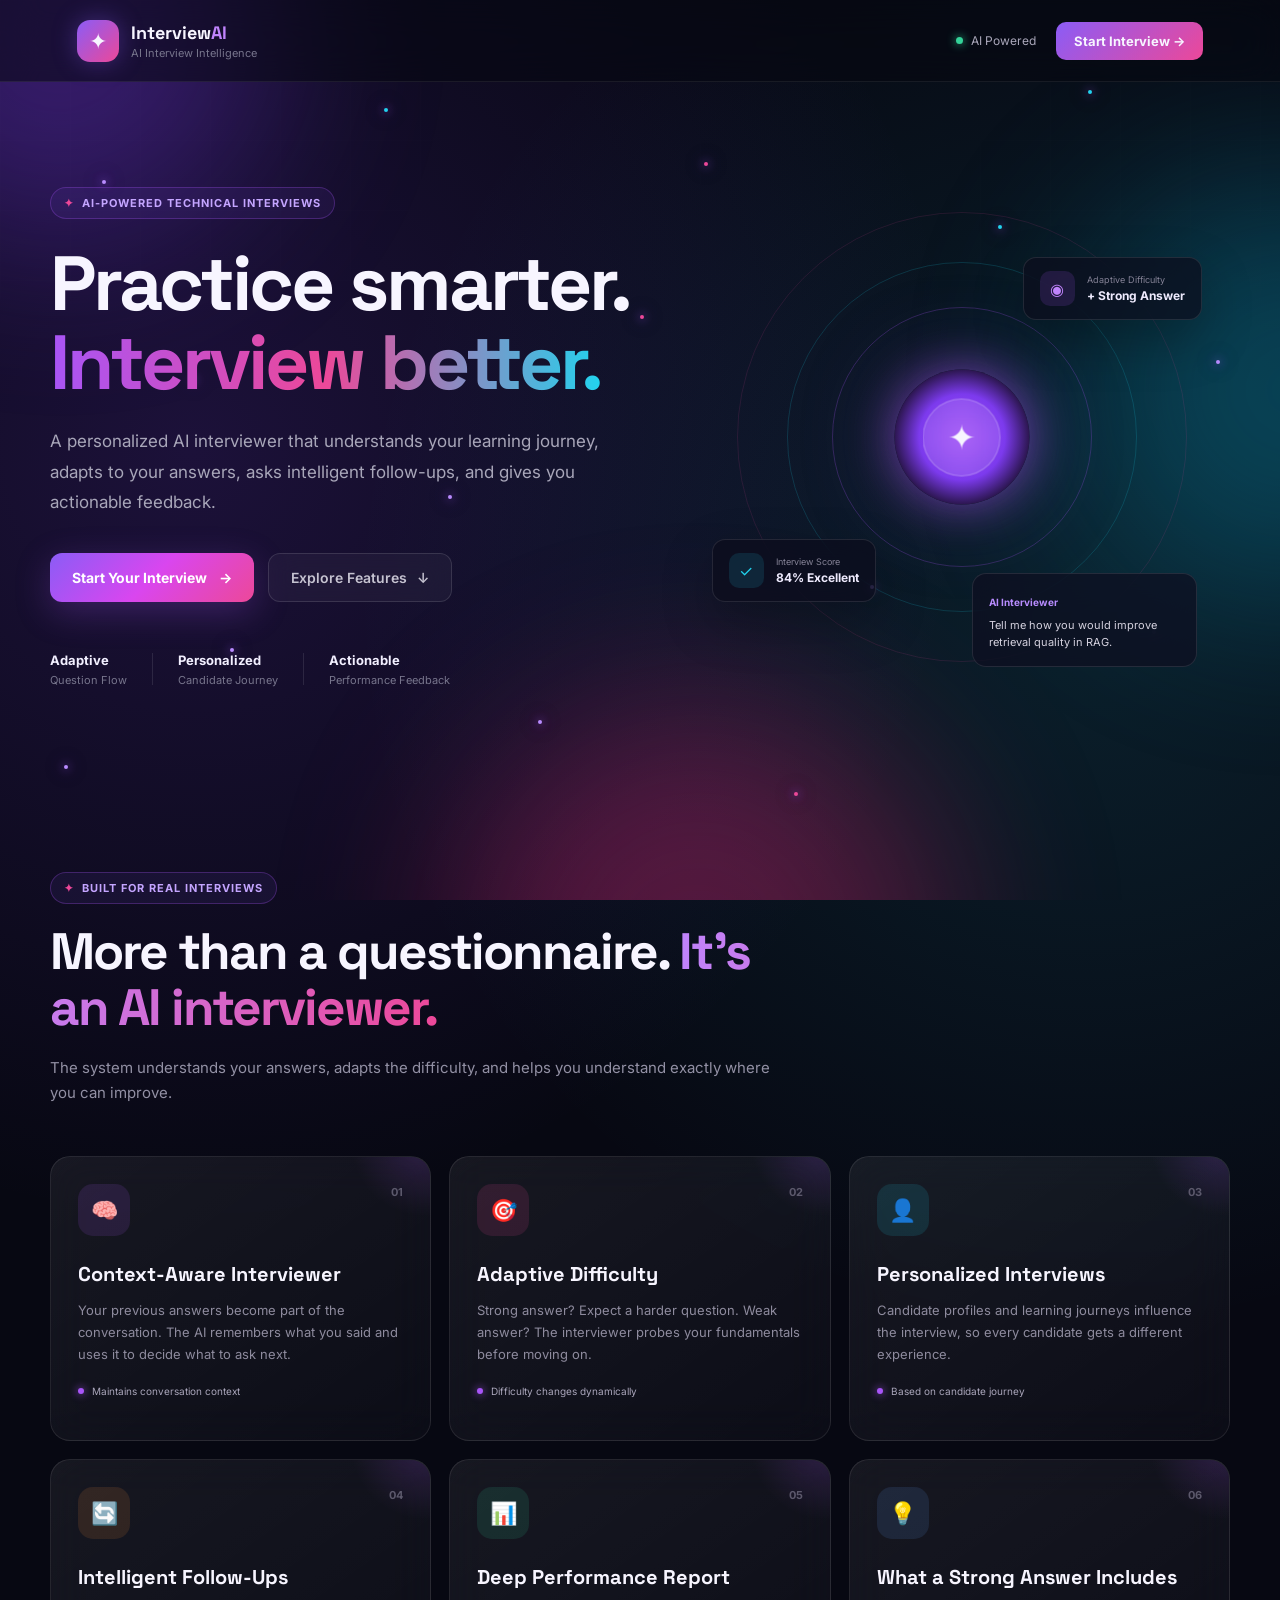
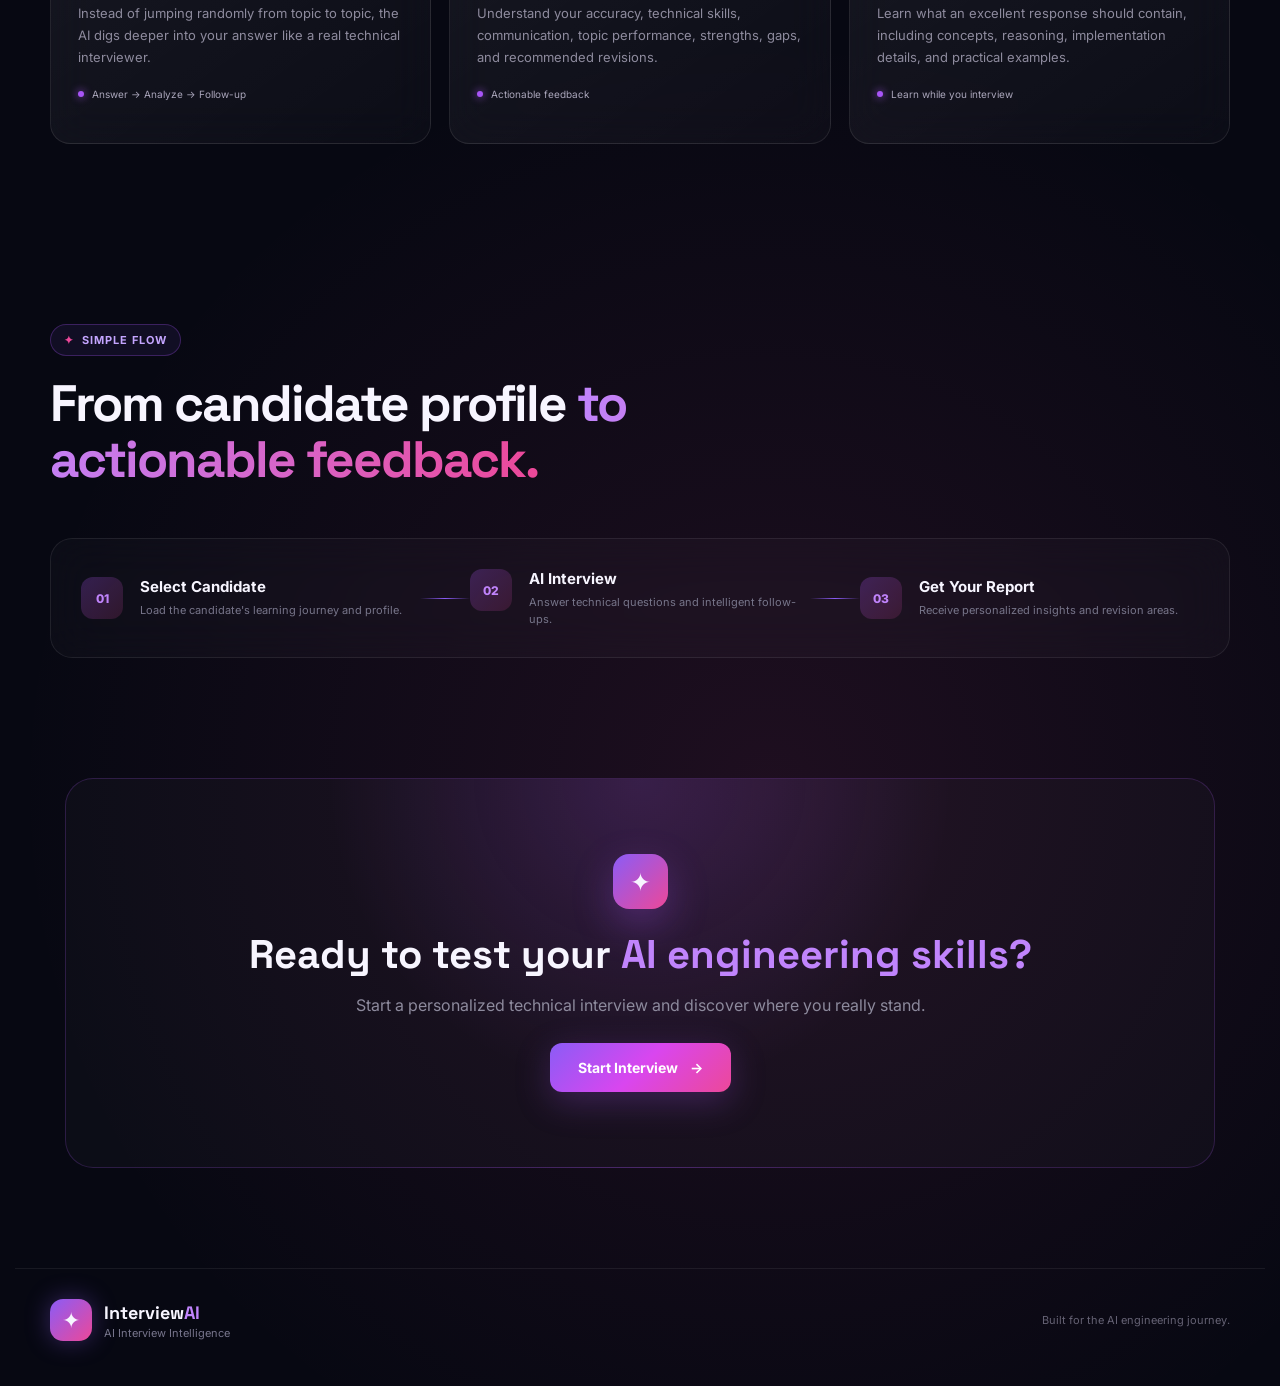
==== Frontend/index.html @ 44c89df9 "Frontend" ====
<!DOCTYPE html>
<html lang="en">
<head>
    <meta charset="UTF-8">
    <meta name="viewport" content="width=device-width, initial-scale=1.0">

    <title>AI Interview Agent</title>

    <link rel="stylesheet" href="CSS/style.css">
</head>

<body>

    <!-- Animated background -->
    <div class="background">

        <div class="glow glow-one"></div>
        <div class="glow glow-two"></div>
        <div class="glow glow-three"></div>

        <div class="particles">
            <span></span>
            <span></span>
            <span></span>
            <span></span>
            <span></span>
            <span></span>
            <span></span>
            <span></span>
            <span></span>
            <span></span>
            <span></span>
            <span></span>
            <span></span>
            <span></span>
            <span></span>
            <span></span>
        </div>

        <div class="grid-overlay"></div>
    </div>


    <!-- NAVBAR -->

    <header class="navbar">

        <div class="brand">

            <div class="brand-logo">
                <span>✦</span>
            </div>

            <div>
                <h2>Interview<span>AI</span></h2>
                <p>AI Interview Intelligence</p>
            </div>

        </div>


        <div class="nav-right">

            <div class="status">
                <span class="status-dot"></span>
                AI Powered
            </div>

            <a href="candidate.html" class="nav-button">
                Start Interview
                <span>→</span>
            </a>

        </div>

    </header>



    <!-- HERO SECTION -->

    <main>

        <section class="hero">

            <div class="hero-left">

                <div class="eyebrow">
                    <span class="eyebrow-icon">✦</span>
                    AI-POWERED TECHNICAL INTERVIEWS
                </div>


                <h1>
                    Practice smarter.
                    <br>
                    <span>Interview better.</span>
                </h1>


                <p class="hero-description">

                    A personalized AI interviewer that understands your
                    learning journey, adapts to your answers, asks intelligent
                    follow-ups, and gives you actionable feedback.

                </p>


                <div class="hero-buttons">

                    <a href="candidate.html" class="primary-button">

                        Start Your Interview

                        <span class="button-arrow">→</span>

                    </a>


                    <a href="#features" class="secondary-button">

                        Explore Features

                        <span>↓</span>

                    </a>

                </div>


                <!-- TRUST / MINI STATS -->

                <div class="hero-stats">

                    <div class="hero-stat">

                        <strong>Adaptive</strong>

                        <span>Question Flow</span>

                    </div>


                    <div class="stat-divider"></div>


                    <div class="hero-stat">

                        <strong>Personalized</strong>

                        <span>Candidate Journey</span>

                    </div>


                    <div class="stat-divider"></div>


                    <div class="hero-stat">

                        <strong>Actionable</strong>

                        <span>Performance Feedback</span>

                    </div>

                </div>

            </div>



            <!-- HERO VISUAL -->

            <div class="hero-right">

                <div class="interview-orbit">

                    <div class="orbit orbit-one"></div>
                    <div class="orbit orbit-two"></div>
                    <div class="orbit orbit-three"></div>


                    <div class="ai-core">

                        <div class="core-inner">
                            ✦
                        </div>

                    </div>


                    <div class="floating-card card-top">

                        <span class="mini-icon purple">◉</span>

                        <div>
                            <small>Adaptive Difficulty</small>
                            <strong>+ Strong Answer</strong>
                        </div>

                    </div>


                    <div class="floating-card card-bottom">

                        <span class="mini-icon cyan">✓</span>

                        <div>
                            <small>Interview Score</small>
                            <strong>84% Excellent</strong>
                        </div>

                    </div>


                    <div class="question-bubble">

                        <span>AI Interviewer</span>

                        <p>
                            Tell me how you would improve
                            retrieval quality in RAG.
                        </p>

                    </div>

                </div>

            </div>

        </section>



        <!-- FEATURES -->

        <section class="features-section" id="features">

            <div class="section-heading">

                <div class="eyebrow">
                    <span class="eyebrow-icon">✦</span>
                    BUILT FOR REAL INTERVIEWS
                </div>

                <h2>
                    More than a questionnaire.
                    <span>It's an AI interviewer.</span>
                </h2>

                <p>
                    The system understands your answers, adapts the difficulty,
                    and helps you understand exactly where you can improve.
                </p>

            </div>



            <div class="feature-grid">


                <!-- FEATURE 1 -->

                <div class="feature-card">

                    <div class="feature-icon purple-icon">
                        🧠
                    </div>

                    <div class="feature-number">
                        01
                    </div>

                    <h3>
                        Context-Aware Interviewer
                    </h3>

                    <p>
                        Your previous answers become part of the conversation.
                        The AI remembers what you said and uses it to decide
                        what to ask next.
                    </p>

                    <div class="feature-tag">
                        <span></span>
                        Maintains conversation context
                    </div>

                </div>



                <!-- FEATURE 2 -->

                <div class="feature-card">

                    <div class="feature-icon pink-icon">
                        🎯
                    </div>

                    <div class="feature-number">
                        02
                    </div>

                    <h3>
                        Adaptive Difficulty
                    </h3>

                    <p>
                        Strong answer? Expect a harder question. Weak answer?
                        The interviewer probes your fundamentals before moving on.
                    </p>

                    <div class="feature-tag">
                        <span></span>
                        Difficulty changes dynamically
                    </div>

                </div>



                <!-- FEATURE 3 -->

                <div class="feature-card">

                    <div class="feature-icon cyan-icon">
                        👤
                    </div>

                    <div class="feature-number">
                        03
                    </div>

                    <h3>
                        Personalized Interviews
                    </h3>

                    <p>
                        Candidate profiles and learning journeys influence
                        the interview, so every candidate gets a different
                        experience.
                    </p>

                    <div class="feature-tag">
                        <span></span>
                        Based on candidate journey
                    </div>

                </div>



                <!-- FEATURE 4 -->

                <div class="feature-card">

                    <div class="feature-icon orange-icon">
                        🔄
                    </div>

                    <div class="feature-number">
                        04
                    </div>

                    <h3>
                        Intelligent Follow-Ups
                    </h3>

                    <p>
                        Instead of jumping randomly from topic to topic,
                        the AI digs deeper into your answer like a real
                        technical interviewer.
                    </p>

                    <div class="feature-tag">
                        <span></span>
                        Answer → Analyze → Follow-up
                    </div>

                </div>



                <!-- FEATURE 5 -->

                <div class="feature-card">

                    <div class="feature-icon green-icon">
                        📊
                    </div>

                    <div class="feature-number">
                        05
                    </div>

                    <h3>
                        Deep Performance Report
                    </h3>

                    <p>
                        Understand your accuracy, technical skills,
                        communication, topic performance, strengths,
                        gaps, and recommended revisions.
                    </p>

                    <div class="feature-tag">
                        <span></span>
                        Actionable feedback
                    </div>

                </div>



                <!-- FEATURE 6 -->

                <div class="feature-card">

                    <div class="feature-icon blue-icon">
                        💡
                    </div>

                    <div class="feature-number">
                        06
                    </div>

                    <h3>
                        What a Strong Answer Includes
                    </h3>

                    <p>
                        Learn what an excellent response should contain,
                        including concepts, reasoning, implementation details,
                        and practical examples.
                    </p>

                    <div class="feature-tag">
                        <span></span>
                        Learn while you interview
                    </div>

                </div>

            </div>

        </section>



        <!-- HOW IT WORKS -->

        <section class="workflow-section">

            <div class="section-heading">

                <div class="eyebrow">
                    <span class="eyebrow-icon">✦</span>
                    SIMPLE FLOW
                </div>

                <h2>
                    From candidate profile
                    <span>to actionable feedback.</span>
                </h2>

            </div>


            <div class="workflow">

                <div class="workflow-step">

                    <div class="step-number">
                        01
                    </div>

                    <div>
                        <h3>Select Candidate</h3>

                        <p>
                            Load the candidate's learning journey and profile.
                        </p>
                    </div>

                </div>


                <div class="workflow-line"></div>


                <div class="workflow-step">

                    <div class="step-number">
                        02
                    </div>

                    <div>
                        <h3>AI Interview</h3>

                        <p>
                            Answer technical questions and intelligent
                            follow-ups.
                        </p>
                    </div>

                </div>


                <div class="workflow-line"></div>


                <div class="workflow-step">

                    <div class="step-number">
                        03
                    </div>

                    <div>
                        <h3>Get Your Report</h3>

                        <p>
                            Receive personalized insights and revision areas.
                        </p>
                    </div>

                </div>

            </div>

        </section>



        <!-- CTA -->

        <section class="cta-section">

            <div class="cta-glow"></div>

            <div class="cta-content">

                <div class="cta-icon">
                    ✦
                </div>

                <h2>
                    Ready to test your
                    <span>AI engineering skills?</span>
                </h2>

                <p>
                    Start a personalized technical interview
                    and discover where you really stand.
                </p>

                <a href="candidate.html" class="primary-button large">

                    Start Interview

                    <span>→</span>

                </a>

            </div>

        </section>

    </main>



    <!-- FOOTER -->

    <footer>

        <div class="brand footer-brand">

            <div class="brand-logo">
                <span>✦</span>
            </div>

            <div>
                <h2>Interview<span>AI</span></h2>
                <p>AI Interview Intelligence</p>
            </div>

        </div>


        <p>
            Built for the AI engineering journey.
        </p>

    </footer>

</body>
</html>
---- Frontend/CSS/style.css ----
@import url('https://fonts.googleapis.com/css2?family=Inter:wght@400;500;600;700;800&family=Space+Grotesk:wght@500;600;700&display=swap');


/* =========================================================
   GLOBAL
========================================================= */

* {
    margin: 0;
    padding: 0;
    box-sizing: border-box;
}


:root {

    --bg: #070812;
    --bg-soft: #0b0d1b;

    --purple: #9b5cff;
    --purple-light: #c084fc;

    --pink: #ec4899;

    --cyan: #22d3ee;

    --blue: #60a5fa;

    --green: #34d399;

    --orange: #fb923c;

    --text: #f7f5ff;

    --muted: #a5a3b8;

    --border: rgba(255,255,255,0.10);

    --glass:
        rgba(255,255,255,0.045);

}


html {
    scroll-behavior: smooth;
}


body {

    font-family: 'Inter', sans-serif;

    background:
        radial-gradient(
            circle at 15% 15%,
            rgba(124,58,237,0.18),
            transparent 28%
        ),

        radial-gradient(
            circle at 85% 20%,
            rgba(34,211,238,0.12),
            transparent 28%
        ),

        radial-gradient(
            circle at 60% 80%,
            rgba(236,72,153,0.10),
            transparent 30%
        ),

        var(--bg);

    color: var(--text);

    min-height: 100vh;

    overflow-x: hidden;

}


a {
    color: inherit;
    text-decoration: none;
}


button,
a {
    -webkit-tap-highlight-color: transparent;
}


/* =========================================================
   BACKGROUND
========================================================= */

.background {

    position: fixed;

    inset: 0;

    z-index: -1;

    pointer-events: none;

    overflow: hidden;

}


.grid-overlay {

    position: absolute;

    inset: 0;

    opacity: 0.18;

    background-image:

        linear-gradient(
            rgba(255,255,255,0.035) 1px,
            transparent 1px
        ),

        linear-gradient(
            90deg,
            rgba(255,255,255,0.035) 1px,
            transparent 1px
        );

    background-size: 70px 70px;

    mask-image:
        linear-gradient(
            to bottom,
            black,
            transparent 85%
        );

}


.glow {

    position: absolute;

    border-radius: 50%;

    filter: blur(90px);

    opacity: 0.35;

}


.glow-one {

    width: 420px;
    height: 420px;

    background: #7c3aed;

    top: -180px;
    left: -150px;

}


.glow-two {

    width: 420px;
    height: 420px;

    background: #0891b2;

    top: 20%;
    right: -220px;

}


.glow-three {

    width: 500px;
    height: 500px;

    background: #db2777;

    bottom: -300px;
    left: 35%;

}


/* =========================================================
   PARTICLES
========================================================= */

.particles span {

    position: absolute;

    width: 4px;
    height: 4px;

    border-radius: 50%;

    background: #b98cff;

    box-shadow:
        0 0 10px #a855f7,
        0 0 20px rgba(168,85,247,0.5);

    animation: floatParticle 8s infinite ease-in-out;

}


.particles span:nth-child(1) {
    left: 8%;
    top: 20%;
    animation-delay: 0s;
}

.particles span:nth-child(2) {
    left: 18%;
    top: 72%;
    animation-delay: 1s;
}

.particles span:nth-child(3) {
    left: 30%;
    top: 12%;
    background: #22d3ee;
    animation-delay: 2s;
}

.particles span:nth-child(4) {
    left: 42%;
    top: 80%;
    animation-delay: 3s;
}

.particles span:nth-child(5) {
    left: 55%;
    top: 18%;
    background: #ec4899;
    animation-delay: 4s;
}

.particles span:nth-child(6) {
    left: 68%;
    top: 65%;
    animation-delay: 2s;
}

.particles span:nth-child(7) {
    left: 78%;
    top: 25%;
    background: #22d3ee;
    animation-delay: 1s;
}

.particles span:nth-child(8) {
    left: 90%;
    top: 70%;
    animation-delay: 4s;
}

.particles span:nth-child(9) {
    left: 15%;
    top: 42%;
    background: #60a5fa;
    animation-delay: 5s;
}

.particles span:nth-child(10) {
    left: 35%;
    top: 55%;
    animation-delay: 1s;
}

.particles span:nth-child(11) {
    left: 50%;
    top: 35%;
    background: #ec4899;
    animation-delay: 3s;
}

.particles span:nth-child(12) {
    left: 73%;
    top: 48%;
    animation-delay: 2s;
}

.particles span:nth-child(13) {
    left: 85%;
    top: 10%;
    background: #22d3ee;
    animation-delay: 6s;
}

.particles span:nth-child(14) {
    left: 5%;
    top: 85%;
    animation-delay: 4s;
}

.particles span:nth-child(15) {
    left: 62%;
    top: 88%;
    background: #ec4899;
    animation-delay: 5s;
}

.particles span:nth-child(16) {
    left: 95%;
    top: 40%;
    animation-delay: 3s;
}


@keyframes floatParticle {

    0%,
    100% {

        transform:
            translate3d(0,0,0)
            scale(1);

        opacity: 0.25;

    }

    50% {

        transform:
            translate3d(0,-30px,0)
            scale(1.6);

        opacity: 0.9;

    }

}


/* =========================================================
   NAVBAR
========================================================= */

.navbar {

    height: 82px;

    display: flex;

    align-items: center;

    justify-content: space-between;

    padding: 0 6%;

    border-bottom:
        1px solid rgba(255,255,255,0.07);

    backdrop-filter: blur(20px);

    background:
        rgba(7,8,18,0.55);

}


.brand {

    display: flex;

    align-items: center;

    gap: 12px;

}


.brand-logo {

    width: 42px;
    height: 42px;

    display: flex;

    align-items: center;
    justify-content: center;

    border-radius: 13px;

    background:
        linear-gradient(
            135deg,
            #8b5cf6,
            #ec4899
        );

    box-shadow:
        0 0 25px rgba(139,92,246,0.35);

    font-size: 22px;

}


.brand h2 {

    font-family: 'Space Grotesk';

    font-size: 18px;

}


.brand h2 span {

    color: #c084fc;

}


.brand p {

    color: #77758c;

    font-size: 11px;

    margin-top: 2px;

}


.nav-right {

    display: flex;

    align-items: center;

    gap: 20px;

}


.status {

    display: flex;

    align-items: center;

    gap: 8px;

    font-size: 12px;

    color: #aaa7ba;

}


.status-dot {

    width: 7px;
    height: 7px;

    border-radius: 50%;

    background: #34d399;

    box-shadow:
        0 0 10px #34d399;

}


.nav-button {

    padding: 11px 18px;

    border-radius: 10px;

    background:
        linear-gradient(
            135deg,
            #8b5cf6,
            #ec4899
        );

    font-size: 13px;

    font-weight: 700;

    transition: 0.3s;

}


.nav-button:hover {

    transform: translateY(-2px);

    box-shadow:
        0 10px 30px rgba(139,92,246,0.3);

}


/* =========================================================
   HERO
========================================================= */

.hero {

    max-width: 1250px;

    margin: auto;

    min-height: 690px;

    padding: 100px 35px 80px;

    display: grid;

    grid-template-columns: 1.05fr 0.95fr;

    align-items: center;

    gap: 50px;

}


.eyebrow {

    display: inline-flex;

    align-items: center;

    gap: 8px;

    padding: 8px 13px;

    border:
        1px solid rgba(168,85,247,0.28);

    border-radius: 100px;

    background:
        rgba(139,92,246,0.08);

    color: #c4a5ff;

    font-size: 11px;

    font-weight: 700;

    letter-spacing: 1px;

}


.eyebrow-icon {

    color: #ec4899;

}


.hero h1 {

    font-family: 'Space Grotesk';

    font-size: clamp(48px, 6vw, 78px);

    line-height: 1.02;

    letter-spacing: -3px;

    margin-top: 25px;

    max-width: 720px;

}


.hero h1 span {

    background:
        linear-gradient(
            90deg,
            #a855f7,
            #ec4899,
            #22d3ee
        );

    -webkit-background-clip: text;

    background-clip: text;

    color: transparent;

}


.hero-description {

    max-width: 650px;

    margin-top: 25px;

    color: #a8a6b9;

    font-size: 17px;

    line-height: 1.8;

}


.hero-buttons {

    display: flex;

    gap: 14px;

    margin-top: 35px;

}


.primary-button {

    display: inline-flex;

    align-items: center;

    justify-content: center;

    gap: 12px;

    padding: 15px 22px;

    border-radius: 12px;

    color: white;

    font-weight: 700;

    font-size: 14px;

    background:
        linear-gradient(
            135deg,
            #8b5cf6,
            #d946ef,
            #ec4899
        );

    box-shadow:
        0 10px 35px rgba(168,85,247,0.25);

    transition: 0.3s;

}


.primary-button:hover {

    transform: translateY(-3px);

    box-shadow:
        0 15px 40px rgba(168,85,247,0.4);

}


.secondary-button {

    display: inline-flex;

    align-items: center;

    gap: 10px;

    padding: 15px 22px;

    border:
        1px solid rgba(255,255,255,0.12);

    border-radius: 12px;

    background:
        rgba(255,255,255,0.04);

    color: #c6c3d1;

    font-size: 14px;

    font-weight: 600;

    backdrop-filter: blur(15px);

    transition: 0.3s;

}


.secondary-button:hover {

    background:
        rgba(255,255,255,0.08);

    border-color:
        rgba(168,85,247,0.4);

    transform: translateY(-3px);

}


.hero-stats {

    display: flex;

    align-items: center;

    gap: 25px;

    margin-top: 50px;

}


.hero-stat {

    display: flex;

    flex-direction: column;

    gap: 5px;

}


.hero-stat strong {

    font-size: 13px;

    color: #f2efff;

}


.hero-stat span {

    font-size: 11px;

    color: #77758c;

}


.stat-divider {

    width: 1px;

    height: 32px;

    background:
        rgba(255,255,255,0.1);

}


/* =========================================================
   HERO AI VISUAL
========================================================= */

.hero-right {

    display: flex;

    justify-content: center;

    align-items: center;

}


.interview-orbit {

    position: relative;

    width: 470px;
    height: 470px;

}


.orbit {

    position: absolute;

    left: 50%;
    top: 50%;

    transform:
        translate(-50%, -50%);

    border-radius: 50%;

    border:
        1px solid rgba(168,85,247,0.25);

}


.orbit-one {

    width: 260px;
    height: 260px;

}


.orbit-two {

    width: 350px;
    height: 350px;

    border-color:
        rgba(34,211,238,0.17);

}


.orbit-three {

    width: 450px;
    height: 450px;

    border-color:
        rgba(236,72,153,0.12);

}


.ai-core {

    position: absolute;

    left: 50%;
    top: 50%;

    transform:
        translate(-50%, -50%);

    width: 135px;
    height: 135px;

    display: flex;

    align-items: center;
    justify-content: center;

    border-radius: 50%;

    background:
        radial-gradient(
            circle,
            #a855f7,
            #7c3aed 45%,
            #1e1035 75%
        );

    box-shadow:
        0 0 45px rgba(168,85,247,0.55),
        0 0 100px rgba(168,85,247,0.25);

}


.core-inner {

    width: 78px;
    height: 78px;

    display: flex;

    align-items: center;
    justify-content: center;

    border-radius: 50%;

    background:
        rgba(255,255,255,0.10);

    border:
        1px solid rgba(255,255,255,0.25);

    backdrop-filter: blur(10px);

    font-size: 34px;

}


.floating-card {

    position: absolute;

    display: flex;

    align-items: center;

    gap: 12px;

    padding: 13px 16px;

    border:
        1px solid rgba(255,255,255,0.10);

    background:
        rgba(12,12,28,0.70);

    backdrop-filter: blur(18px);

    border-radius: 13px;

    box-shadow:
        0 20px 50px rgba(0,0,0,0.25);

}


.card-top {

    right: -5px;
    top: 55px;

}


.card-bottom {

    left: -15px;
    bottom: 70px;

}


.floating-card small {

    display: block;

    color: #858296;

    font-size: 9px;

}


.floating-card strong {

    display: block;

    color: #eeeafd;

    font-size: 12px;

    margin-top: 3px;

}


.mini-icon {

    width: 35px;
    height: 35px;

    display: flex;

    align-items: center;
    justify-content: center;

    border-radius: 10px;

}


.purple {
    background: rgba(168,85,247,0.15);
    color: #c084fc;
}


.cyan {
    background: rgba(34,211,238,0.12);
    color: #22d3ee;
}


.question-bubble {

    position: absolute;

    width: 225px;

    bottom: 5px;
    right: 0;

    padding: 16px;

    border:
        1px solid rgba(255,255,255,0.1);

    border-radius: 14px;

    background:
        rgba(15,15,32,0.72);

    backdrop-filter: blur(20px);

}


.question-bubble span {

    font-size: 10px;

    color: #b88cff;

    font-weight: 700;

}


.question-bubble p {

    margin-top: 7px;

    color: #d5d2df;

    font-size: 11px;

    line-height: 1.5;

}


/* =========================================================
   FEATURES
========================================================= */

.features-section {

    max-width: 1250px;

    margin: auto;

    padding: 100px 35px;

}


.section-heading {

    max-width: 720px;

    margin-bottom: 50px;

}


.section-heading h2 {

    font-family: 'Space Grotesk';

    font-size: clamp(35px, 4vw, 52px);

    line-height: 1.1;

    letter-spacing: -2px;

    margin-top: 20px;

}


.section-heading h2 span {

    background:
        linear-gradient(
            90deg,
            #c084fc,
            #ec4899
        );

    color: transparent;

    background-clip: text;

    -webkit-background-clip: text;

}


.section-heading p {

    color: #9290a4;

    line-height: 1.7;

    margin-top: 18px;

    font-size: 15px;

}


.feature-grid {

    display: grid;

    grid-template-columns:
        repeat(3, 1fr);

    gap: 18px;

}


.feature-card {

    position: relative;

    padding: 27px;

    min-height: 285px;

    overflow: hidden;

    border:
        1px solid rgba(255,255,255,0.09);

    border-radius: 20px;

    background:
        linear-gradient(
            145deg,
            rgba(255,255,255,0.065),
            rgba(255,255,255,0.025)
        );

    backdrop-filter: blur(20px);

    transition:
        transform 0.35s,
        border 0.35s,
        box-shadow 0.35s;

}


.feature-card::before {

    content: "";

    position: absolute;

    width: 150px;
    height: 150px;

    top: -90px;
    right: -70px;

    background:
        radial-gradient(
            circle,
            rgba(168,85,247,0.20),
            transparent 70%
        );

}


.feature-card:hover {

    transform:
        translateY(-7px);

    border-color:
        rgba(168,85,247,0.35);

    box-shadow:
        0 25px 60px rgba(0,0,0,0.25),
        0 0 30px rgba(168,85,247,0.08);

}


.feature-icon {

    width: 52px;
    height: 52px;

    display: flex;

    align-items: center;
    justify-content: center;

    border-radius: 15px;

    font-size: 22px;

}


.purple-icon {
    background: rgba(168,85,247,0.13);
}

.pink-icon {
    background: rgba(236,72,153,0.13);
}

.cyan-icon {
    background: rgba(34,211,238,0.12);
}

.orange-icon {
    background: rgba(251,146,60,0.12);
}

.green-icon {
    background: rgba(52,211,153,0.12);
}

.blue-icon {
    background: rgba(96,165,250,0.12);
}


.feature-number {

    position: absolute;

    top: 28px;
    right: 27px;

    color: #5c596c;

    font-size: 11px;

    font-weight: 700;

}


.feature-card h3 {

    font-family: 'Space Grotesk';

    font-size: 20px;

    margin-top: 25px;

}


.feature-card p {

    color: #8e8b9e;

    font-size: 13px;

    line-height: 1.7;

    margin-top: 12px;

}


.feature-tag {

    display: flex;

    align-items: center;

    gap: 8px;

    margin-top: 20px;

    color: #aaa6bb;

    font-size: 10px;

}


.feature-tag span {

    width: 6px;
    height: 6px;

    border-radius: 50%;

    background: #a855f7;

    box-shadow:
        0 0 8px #a855f7;

}


/* =========================================================
   WORKFLOW
========================================================= */

.workflow-section {

    max-width: 1250px;

    margin: auto;

    padding: 80px 35px 120px;

}


.workflow {

    display: grid;

    grid-template-columns:
        1fr auto 1fr auto 1fr;

    align-items: center;

    padding: 30px;

    border:
        1px solid rgba(255,255,255,0.08);

    border-radius: 22px;

    background:
        rgba(255,255,255,0.025);

    backdrop-filter: blur(20px);

}


.workflow-step {

    display: flex;

    gap: 17px;

    align-items: flex-start;

}


.step-number {

    min-width: 42px;
    height: 42px;

    display: flex;

    align-items: center;
    justify-content: center;

    border-radius: 12px;

    background:
        linear-gradient(
            135deg,
            rgba(168,85,247,0.25),
            rgba(236,72,153,0.15)
        );

    color: #c084fc;

    font-size: 12px;

    font-weight: 800;

}


.workflow-step h3 {

    font-size: 15px;

}


.workflow-step p {

    color: #77758a;

    font-size: 11px;

    line-height: 1.5;

    margin-top: 6px;

}


.workflow-line {

    width: 50px;

    height: 1px;

    background:
        linear-gradient(
            90deg,
            transparent,
            #8b5cf6,
            transparent
        );

}


/* =========================================================
   CTA
========================================================= */

.cta-section {

    max-width: 1150px;

    margin: 0 auto 100px;

    padding: 75px 30px;

    position: relative;

    overflow: hidden;

    border:
        1px solid rgba(168,85,247,0.20);

    border-radius: 28px;

    background:

        radial-gradient(
            circle at 50% 0%,
            rgba(168,85,247,0.18),
            transparent 45%
        ),

        rgba(255,255,255,0.025);

    text-align: center;

}


.cta-content {

    position: relative;

    z-index: 2;

}


.cta-icon {

    width: 55px;
    height: 55px;

    display: flex;

    align-items: center;
    justify-content: center;

    margin: auto;

    border-radius: 16px;

    background:
        linear-gradient(
            135deg,
            #8b5cf6,
            #ec4899
        );

    font-size: 25px;

    box-shadow:
        0 15px 40px rgba(168,85,247,0.3);

}


.cta-section h2 {

    font-family: 'Space Grotesk';

    font-size: 40px;

    margin-top: 20px;

}


.cta-section h2 span {

    color: #c084fc;

}


.cta-section p {

    color: #8d8a9d;

    margin: 15px 0 28px;

}


.primary-button.large {

    padding: 16px 28px;

}


/* =========================================================
   FOOTER
========================================================= */

footer {

    max-width: 1250px;

    margin: auto;

    padding: 30px 35px 45px;

    border-top:
        1px solid rgba(255,255,255,0.07);

    display: flex;

    align-items: center;

    justify-content: space-between;

}


footer > p {

    color: #656274;

    font-size: 11px;

}


/* =========================================================
   RESPONSIVE
========================================================= */

@media (max-width: 950px) {

    .hero {

        grid-template-columns: 1fr;

        text-align: center;

    }


    .hero-description {

        margin-left: auto;
        margin-right: auto;

    }


    .hero-buttons,
    .hero-stats {

        justify-content: center;

    }


    .hero-right {

        margin-top: 20px;

    }


    .feature-grid {

        grid-template-columns:
            repeat(2, 1fr);

    }


    .workflow {

        grid-template-columns: 1fr;

        gap: 25px;

    }


    .workflow-line {

        width: 1px;
        height: 25px;

        margin-left: 20px;

    }

}


@media (max-width: 650px) {

    .navbar {

        padding: 0 20px;

    }


    .status {

        display: none;

    }


    .hero {

        padding: 70px 20px;

    }


    .hero h1 {

        font-size: 45px;

    }


    .hero-buttons {

        flex-direction: column;

    }


    .hero-stats {

        flex-direction: column;

        gap: 15px;

    }


    .stat-divider {

        width: 40px;
        height: 1px;

    }


    .interview-orbit {

        transform: scale(0.72);

    }


    .feature-grid {

        grid-template-columns: 1fr;

    }


    .features-section,
    .workflow-section {

        padding-left: 20px;
        padding-right: 20px;

    }


    footer {

        flex-direction: column;

        gap: 20px;

    }

}
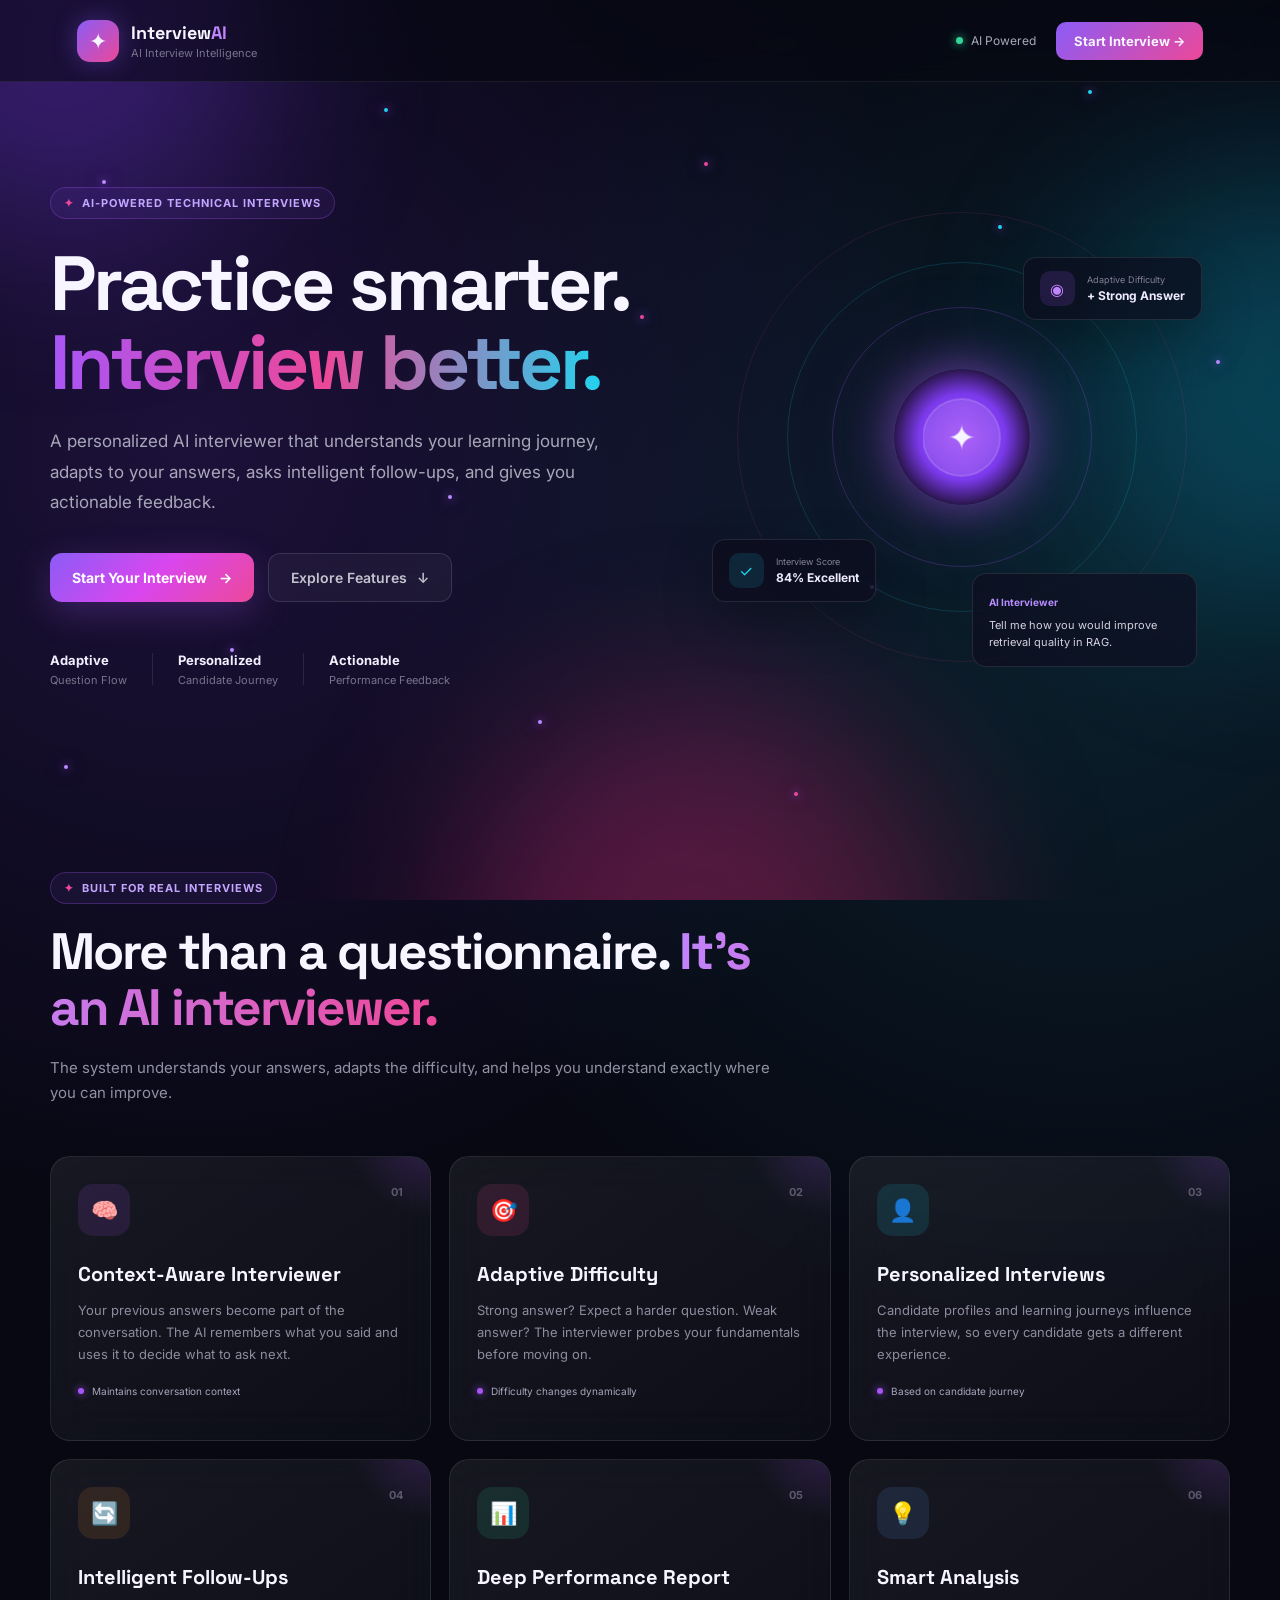
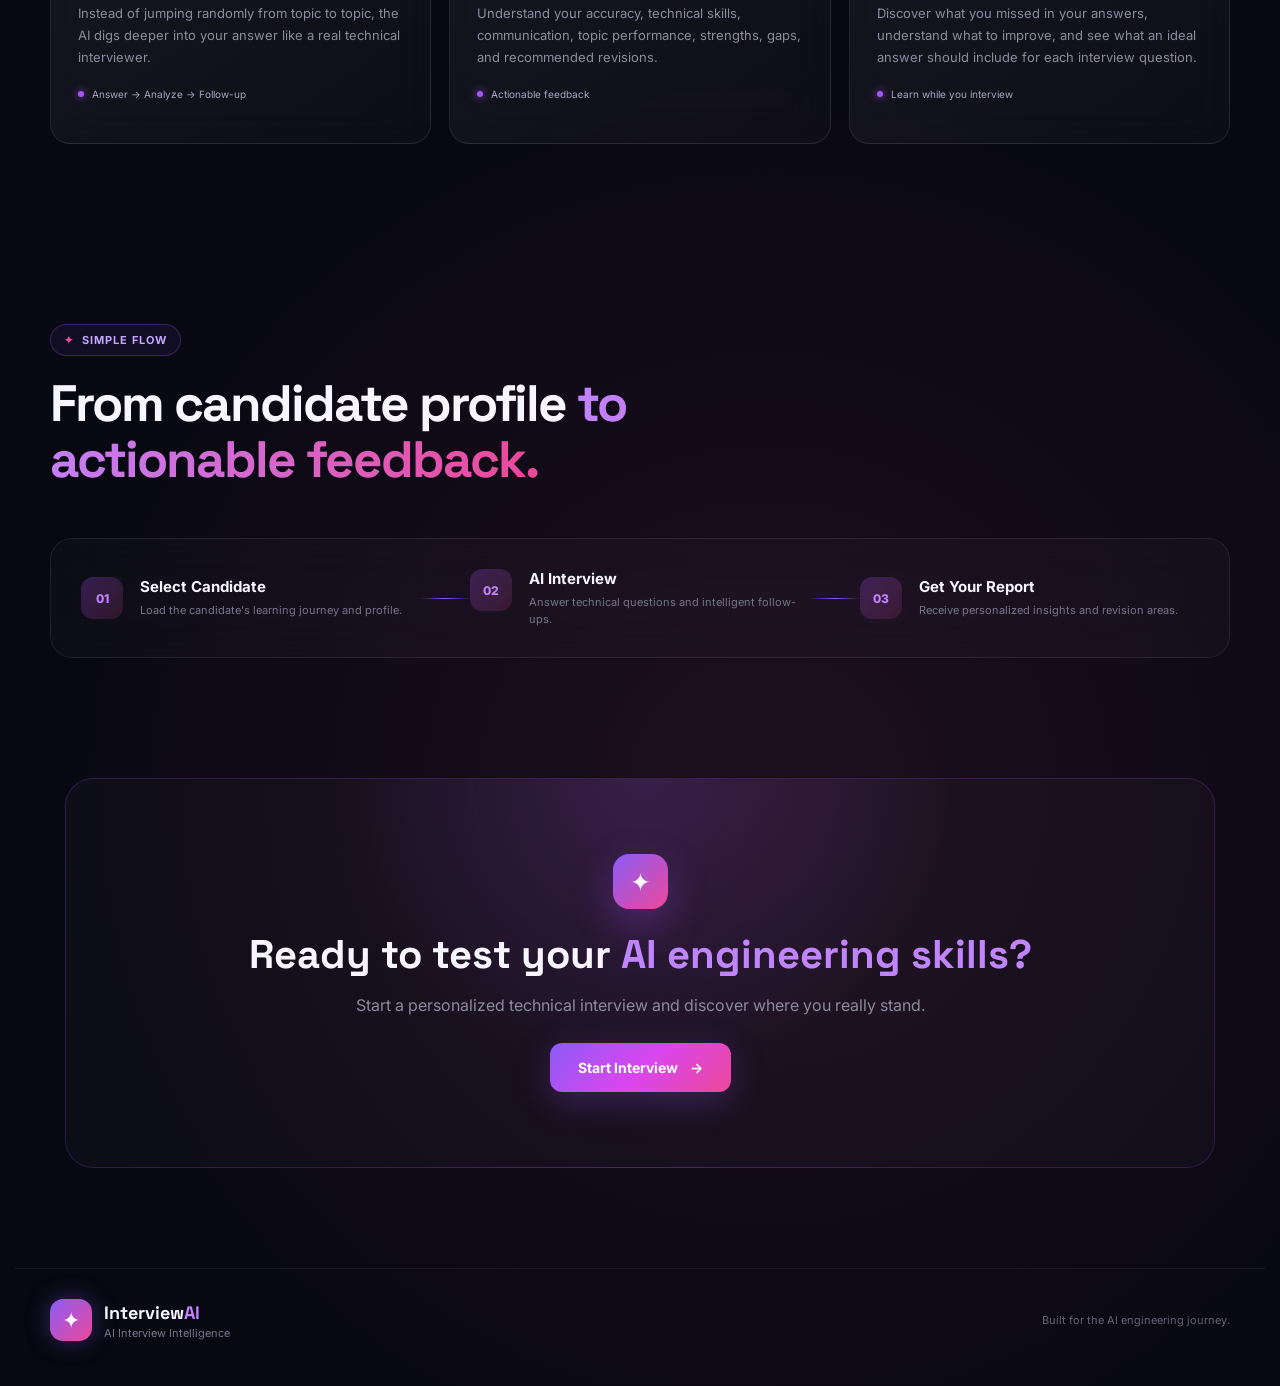
==== commit 38147a64: "final changes" ====
--- a/Frontend/index.html
+++ b/Frontend/index.html
@@ -429,13 +429,13 @@
                     </div>
 
                     <h3>
-                        What a Strong Answer Includes
+                        Smart Analysis
                     </h3>
 
                     <p>
-                        Learn what an excellent response should contain,
-                        including concepts, reasoning, implementation details,
-                        and practical examples.
+                          Discover what you missed in your answers, understand
+                          what to improve, and see what an ideal answer should
+                          include for each interview question.
                     </p>
 
                     <div class="feature-tag">
